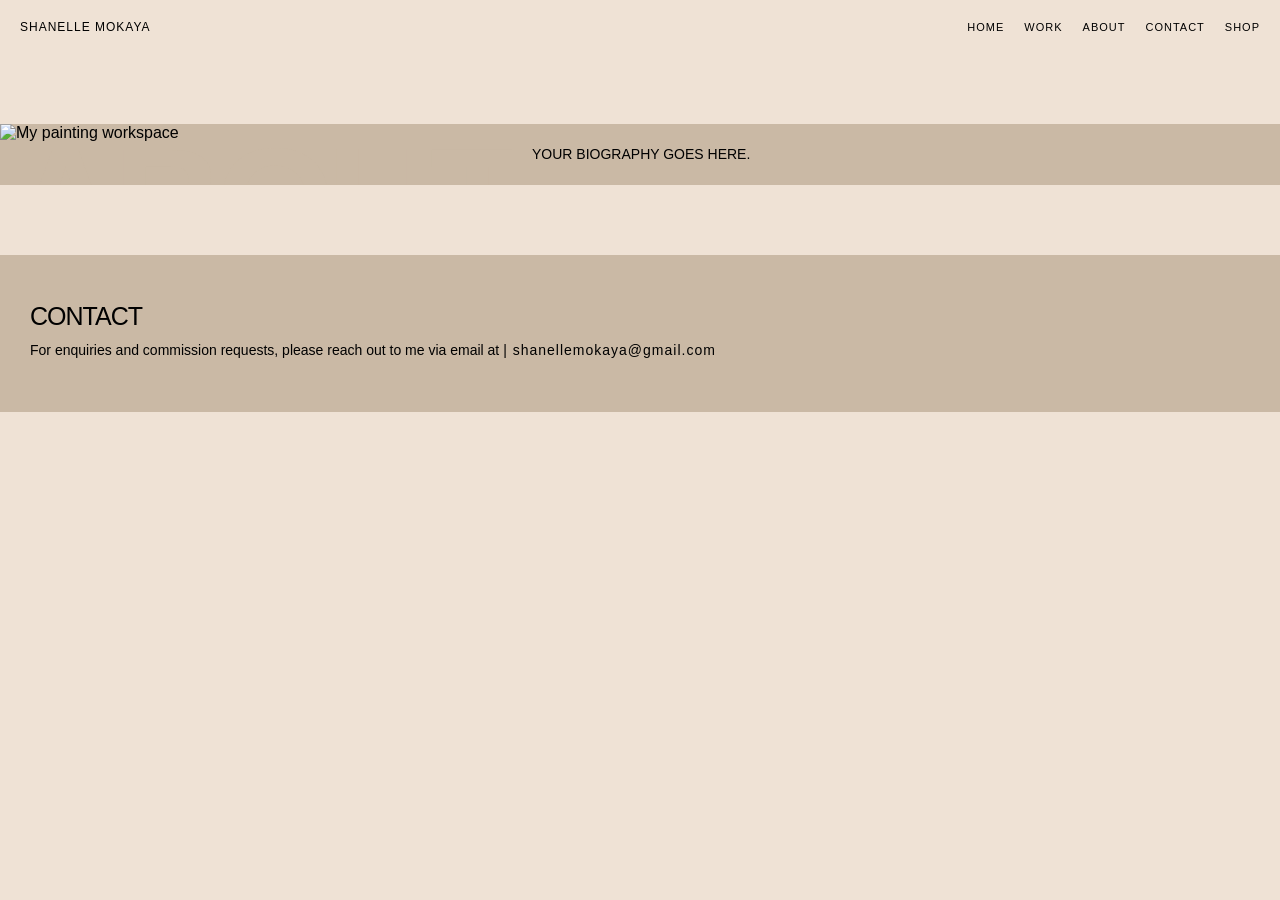
==== about.html @ ea2774e3 "Add files via upload" ====
<!DOCTYPE html>
<html lang="en">

<head>
    <title>About — Shanelle Mokaya</title>
    <link rel="stylesheet" href="style.css">
</head>

<body>

    <nav>
        <p>SHANELLE MOKAYA</p>

        <div class="navlinks">
            <a href="index.html">Home</a>
            <a href="work.html">Work</a>
            <a href="about.html">About</a>
            <a href="about.html#contact">Contact</a>
        
  
            <a href="shop.html">Shop</a>
        </div>
    </nav>

   <section id="about">

    <div class="about-visual">
        <h2>
            <span>ABOUT</span>
            <Span>ME</span>
        </h2>
        <img src="images/desk.jpg" alt="My painting workspace">
    </div>

    <div class="about-text">
        <p>
            YOUR BIOGRAPHY GOES HERE.
        </p>
    </div>

</section>
<section id="contact">
    <h2>Contact </h2>

     <p>
        For enquiries and commission requests, please reach out to me via email at <a href="mailto:shanellemokaya@gmail.com">| shanellemokaya@gmail.com</a>
    </p>
</section>

</body>

</html>
---- style.css ----
*{box-sizing: border-box;}
body{margin: 0px;
       padding:0px;
     font-family: Arial, sans-serif;
     background-color:#efe2d5;
    transition: opacity 0.5s ease;}
    body.page-leaving {opacity: 0;}
nav {display: flex;
     justify-content: space-between;
     align-items: center;
     padding: 20px;
font-size: 12px;
margin-bottom: 10px;}
nav p {margin: 0px;
       letter-spacing: 1px;}
.navlinks {display: flex;
           gap: 20px;
       text-transform: uppercase;
letter-spacing: 1px;
font-size: 11px;}
nav a {text-decoration: none;
       color: black;
       font-weight: 200;}
     h1{font-size: 80px;
       font-weight: 400;
       line-height: 0.9;
       letter-spacing: -5px;
       margin: 0px;}
.subtitle{font-size: 100px;
         font-weight: 400;
         text-transform: uppercase;
         line-height: 0.9;
         letter-spacing: 2px;
         margin-top: 15px;
         margin-bottom: 0px;
       color: #efe2d5;}
.hero{height: 100vh;
       position: relative;
       display: flex;
       flex-direction: column;
       justify-content:space-between ;
       overflow: hidden;}
.hero-image{width: 100%;
       inset: 0;
          height: 100%;
          object-fit:cover;
       overflow: hidden;
          position: absolute;}
.hero h1 {position: absolute;   
          left: 50%;
          top: 50%;
          transform: translateX(-50%) translateY(-50%);
          color:#efe2d5;
          text-align:center;
          font-size: 80px;
          font-weight: 900;
          line-height: 0.97;
          letter-spacing: -5px;}
.painting img{
          width: 100%;
             height: auto;
             display: block;   
transition: transform 0.4s ease;}
.painting {break-inside: avoid;
           margin-bottom: 20px;}
.gallery{position: relative;
        margin: 0 20px;}
.diptych {grid-column: span 2;}
.view-work {
    position: absolute;
    left: 50%;
    bottom:200px;
    transform: translateX(-50%);

    color: #efe2d5;
    text-decoration: none;
    font-size: 12px;
    letter-spacing: 2px;

    opacity: 0;
    animation: viewWorkEnter 2.1s ease 0.9s forwards;
}
@keyframes viewWorkEnter {
    0% {
        opacity: 0;
        transform: translateX(-50%) translateY(20px);
    }
    to {
        opacity: 1; transform: translateX(-50%) translateY(0);
    }
}
#work{padding-top: 150px;
padding-bottom: 150px;
padding-left: 20px;}
.painting:hover img{transform: scale(1.05);}
.painting h3{ transition: transform 0.4s ease;
font-weight:150;
font-size: 14px;
text-transform: uppercase;}
       .painting:hover h3{transform:translateX(10px);
        font-weight: 200;

        
}
.work-intro {padding: 0 20px 90px 20px;}
.work-intro h2{font-size: 50px;
         margin: 0px;
         text-transform: uppercase;
         letter-spacing: -3px;
        font-weight: 400;
    line-height: 0.9;}
.diptych-images {
    display: grid;
    grid-template-columns: 1fr 1fr;
    gap: 10px;
}
.diptych-images img {
    width: 100%;
    max-width: none;
    height: auto;
    display: block;
}
.viewer.open {display:flex}
.viewer {
    display: none;
    position: fixed;
    inset: 0;
    background-color: #efe2d5;
    z-index: 10;
    align-items: center;
    justify-content: center;
    flex-direction: column;
}
.viewer-image {
    max-width: 70vw;
    max-height: 70vh;
    width: auto;
    height: auto;
    object-fit: contain;
background-color: #efe2d5;
    box-shadow: 0px 0px 20px rgba(0,0,0,0.2);
    transition: transform 0.7s ease;
}

.viewer-close {
    position: absolute;
    top: 10px;
    right: 30px;
    font-size: 10px;
    cursor: pointer;
    font-weight: 50;
    background: none;
    border: none;
    cursor: pointer;
text-transform: uppercase;}
    .viewer-title {
    margin-top: 30px;
    font-size: 15px;
    font-weight: 400;
    text-transform: uppercase;
    letter-spacing: 2px;}

.viewer-info {
    text-align: center;
    margin-top: 20px;
}
.viewer-image-container {
    position: relative;
    display: inline-block;
}

.magnifier {
    position: absolute;
    width: 210px;
    height: 220px;
    border: 1px solid#efe2d5;
    border-radius: 50%;
    pointer-events: none;
    display: none;
    background-repeat: no-repeat;
    transform: translate(-50%, -50%);
}
.viewer-image-container:hover .magnifier {
    display: block;}
.viewer-image-container {cursor: none;}

#about {display: grid;
    grid-template-columns: 40% 60%;
    margin: 70px 0px;
    background-color: rgb(202, 185, 165);
}
.about-visual{ position: relative;
    overflow: hidden;
}
.about-visual img{width: 100%;
    height: auto;
    object-fit: cover;
   display: block;}
#about h2 {
    position: absolute;
    inset: 0;
    z-index: 4;

    margin: 0;
    padding: 10px;

    font-size: clamp(90px, 9vw, 130px);
    line-height: 0.78;
    letter-spacing: -7px;
    font-weight: 900;
    display: flex;
    flex-direction: column;
    justify-content: space-between;

    color: rgba(202, 185, 165, 0.94);
}
.about-text {display: flex;
    align-items: center;
    padding: 20px;}
#about h2 span {
    display: block;
    font-weight: 900;
    line-height: 0.9;
    letter-spacing: -8px;
}
#about h2 span:first-child {
    font-size: 12vw;
}
#about h2 span:last-child {font size: 10vw;
    text-align: center;
}
#about p {font-size: 14px;
       max-width: 500px;
         line-height: 1.5;
         margin: 0px;}
#contact {background-color:  #efe2d5;
          padding:  40px 30px 40px ;
       font-size: 14px;
    background-color: rgb(202, 185, 165);}
#contact h2 {font-size: 25px;
          margin: 0px;
          letter-spacing: -1px;
          text-transform: uppercase;
          font-weight: 300;
          margin-top: 10px;
          line-height: 0.9;}
#contact a {text-decoration: none;
          color: black;
          font-weight: 200;
          letter-spacing: 1px;
          font-size: 14px;}
  #shop {
    padding: 0 20px 100px 20px;
}

.shop-intro {
    margin-bottom: 80px;
}

.shop-intro h1 {
    font-size: 50px;
    font-weight: 400;
    letter-spacing: -3px;
    line-height: 0.9;
    margin: 0;
}

.shop-container {
    display: grid;
    grid-template-columns: repeat(3, 1fr);
    gap: 42px;
}

.shop-item img {
    width: 100%;
    height: auto;
    display: block;
}

.shop-item-info {
    margin-top: 14px;
    font-size: 5px
}

.shop-item h2 {
    font-size: 10px;
    font-weight:400;
    text-transform: uppercase;
    
}

.shop-type,
.shop-price {
    font-size: 11px;
    margin: 3px 0;
}


.shop-viewer {
    display: none;
    position: fixed;
    inset: 0;
    z-index: 20;
    background-color: #efe2d5;
}

.shop-viewer.open {
    display: grid;
    grid-template-columns: 60% 40%;
    align-items: center;
}




.shop-viewer-image {
    height: 100vh;

    display: flex;
    justify-content: center;
    align-items: center;

    padding: 70px;
    box-sizing: border-box;
}

.shop-viewer-image img {
    max-width: 100%;
    max-height: 75vh;

    width: auto;
    height: auto;

    object-fit: contain;

    box-shadow: 0 0 20px rgba(0, 0, 0, 0.4);
}




.shop-viewer-info {
    padding: 60px;
    max-width: 380px;
}

.shop-viewer-title {
    font-size: 38px;
    font-weight: 400;
    line-height: 0.95;
    letter-spacing: -2px;

    margin: 0 0 12px 0;
}

.shop-viewer-type {
    font-size: 11px;
    text-transform: uppercase;
    letter-spacing: 1px;

    margin: 0 0 45px 0;
}




.shop-option {
    margin-bottom: 28px;
}

.shop-option label {
    display: block;

    font-size: 10px;
    text-transform: uppercase;
    letter-spacing: 1px;

    margin-bottom: 8px;
}

.shop-option select {
    width: 100%;

    padding: 10px 0;

    border: none;
    border-bottom: 1px solid black;
    border-radius: 0;

    background-color: transparent;

    font-family: Arial, sans-serif;
    font-size: 12px;

    cursor: pointer;
}



.format-description {
    font-size: 11px;
    line-height: 1.5;

    opacity: 0.65;

    margin: 10px 0 0 0;
}



.shop-viewer-price {
    font-size: 18px;

    margin: 35px 0 20px 0;
}



.add-to-cart {
    width: 100%;

    padding: 14px;

    background-color: transparent;
    border: 1px solid black;

    font-family: Arial, sans-serif;
    font-size: 10px;

    text-transform: uppercase;
    letter-spacing: 1px;

    cursor: pointer;

    transition:
        background-color 0.25s ease,
        color 0.25s ease;
}

.add-to-cart:hover {
    background-color: black;
    color: #efe2d5;
}


.shop-viewer-close {
    position: absolute;

    top: 25px;
    right: 30px;

    border: none;
    background: none;

    font-family: Arial, sans-serif;
    font-size: 10px;

    text-transform: uppercase;
    letter-spacing: 1px;

    cursor: pointer;
}
.cart-drawer {
    position: fixed;
    top: 0;
    right: 0;

    width: 420px;
    height: 100vh;

    background-color: #efe2d5;
    z-index: 30;

    padding: 30px;
    box-sizing: border-box;

    display: flex;
    flex-direction: column;

    transform: translateX(100%);
    transition: transform 0.4s ease;
}

.cart-drawer.open {
    transform: translateX(0);
}

.cart-header {
    display: flex;
    justify-content: space-between;
    align-items: center;
}

.cart-header h2 {
    font-size: 24px;
    font-weight: 400;
    margin: 0;
}

.cart-close {
    border: none;
    background: none;
    cursor: pointer;
    text-transform: uppercase;
    font-size: 12px
}

.cart-items {
    flex: 1;
    margin-top: 40px;
    overflow-y: auto;
}

.cart-footer {
    border-top: 1px solid black;
    padding-top: 20px;
}

.checkout-button {
    width: 100%;
    padding: 14px;
    background: black;
    color: #efe2d5;
    border: none;
    cursor: pointer;
}
.cart-item {
    display: grid;
    grid-template-columns: 90px 1fr;
    gap: 18px;

    padding-bottom: 22px;
    margin-bottom: 22px;

    border-bottom: 1px solid rgba(0, 0, 0, 0.2);
}

.cart-item img {
    width: 90px;
    height: 110px;
    object-fit: cover;
}

.cart-item-info h3 {
    margin: 0 0 10px;
    font-size: 14px;
    font-weight: 400;
}

.cart-item-info p {
    margin: 4px 0;
    font-size: 11px;
    line-height: 1.4;
}

.remove-item {
    border: none;
    background: none;

    padding: 0;
    margin-top: 12px;

    font-size: 10px;
    text-transform: uppercase;
    letter-spacing: 1px;

    cursor: pointer;
    opacity: 0.6;
}

.remove-item:hover {
    opacity: 1;
}

.cart-subtotal {
    font-size: 13px;
    margin: 0 0 18px;
}

.empty-cart {
    font-size: 12px;
    opacity: 0.6;
}
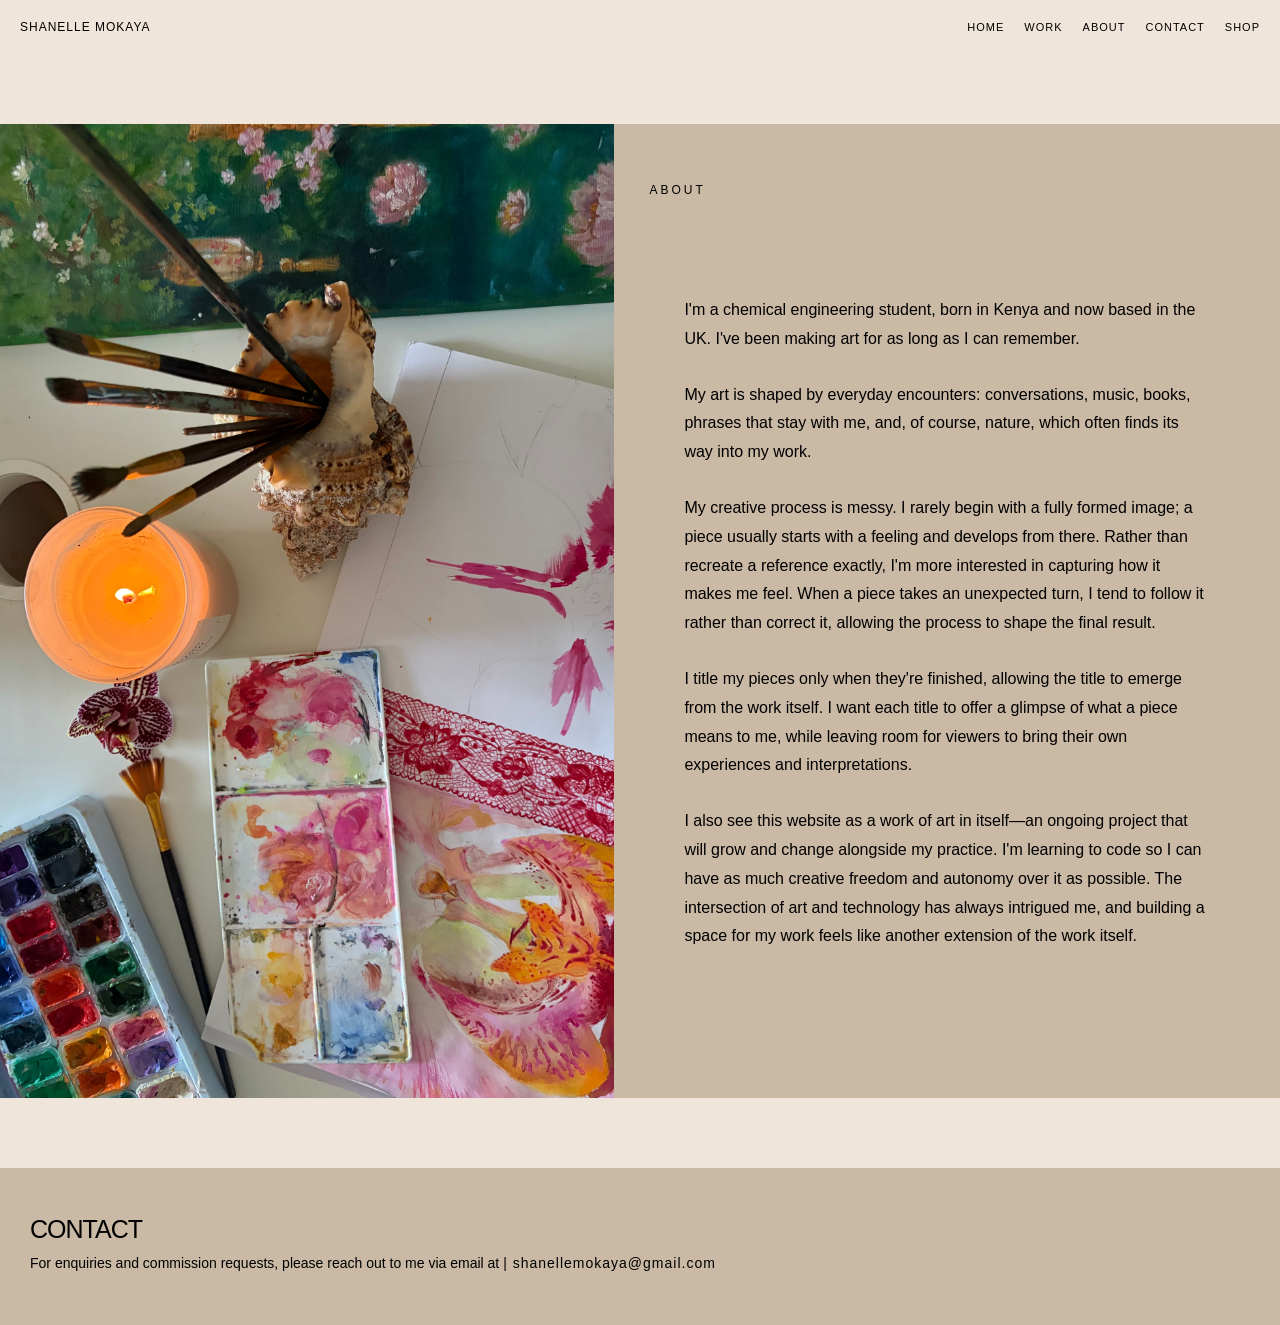
==== commit d3ea4561: "Add files via upload" ====
--- a/about.html
+++ b/about.html
@@ -2,7 +2,10 @@
 <html lang="en">
 
 <head>
-    <title>About — Shanelle Mokaya</title>
+    <meta charset="UTF-8">
+    <meta name="viewport" content="width=device-width, initial-scale=1.0">
+
+    <title>Shanelle Mokaya — Paintings</title>
     <link rel="stylesheet" href="style.css">
 </head>
 
@@ -10,7 +13,11 @@
 
     <nav>
         <p>SHANELLE MOKAYA</p>
-
+<button class="menu-toggle" aria-label="Open menu">
+    <span></span>
+    <span></span>
+    <span></span>
+</button>
         <div class="navlinks">
             <a href="index.html">Home</a>
             <a href="work.html">Work</a>
@@ -21,24 +28,55 @@
             <a href="shop.html">Shop</a>
         </div>
     </nav>
-
-   <section id="about">
+<section id="about">
 
     <div class="about-visual">
-        <h2>
-            <span>ABOUT</span>
-            <Span>ME</span>
-        </h2>
-        <img src="images/desk.jpg" alt="My painting workspace">
-    </div>
+    <img src="images/desk.jpg" alt="My painting workspace">
+</div>
+
+<div class="about-text">
+    <h2>ABOUT</h2>
 
     <div class="about-text">
+
+        <p class="about-intro">
+            I'm a chemical engineering student, born in Kenya and now based in the UK.
+            I've been making art for as long as I can remember.
+        </p>
+
         <p>
-            YOUR BIOGRAPHY GOES HERE.
+            My art is shaped by everyday encounters: conversations, music, books,
+            phrases that stay with me, and, of course, nature, which often finds its
+            way into my work.
         </p>
+
+        <p>
+            My creative process is messy. I rarely begin with a fully formed image;
+            a piece usually starts with a feeling and develops from there. Rather than
+            recreate a reference exactly, I'm more interested in capturing how it makes
+            me feel. When a piece takes an unexpected turn, I tend to follow it rather
+            than correct it, allowing the process to shape the final result.
+        </p>
+
+        <p>
+            I title my pieces only when they're finished, allowing the title to emerge
+            from the work itself. I want each title to offer a glimpse of what a piece
+            means to me, while leaving room for viewers to bring their own experiences
+            and interpretations.
+        </p>
+
+        <p>
+            I also see this website as a work of art in itself—an ongoing project that
+            will grow and change alongside my practice. I'm learning to code so I can
+            have as much creative freedom and autonomy over it as possible. The
+            intersection of art and technology has always intrigued me, and building
+            a space for my work feels like another extension of the work itself.
+        </p>
+
     </div>
 
 </section>
+ 
 <section id="contact">
     <h2>Contact </h2>
 
@@ -46,7 +84,7 @@
         For enquiries and commission requests, please reach out to me via email at <a href="mailto:shanellemokaya@gmail.com">| shanellemokaya@gmail.com</a>
     </p>
 </section>
-
+<script src="script.js"></script>
 </body>
 
 </html>
--- a/style.css
+++ b/style.css
@@ -2,7 +2,7 @@
 body{margin: 0px;
        padding:0px;
      font-family: Arial, sans-serif;
-     background-color:#efe2d5;
+     background-color:rgba(239, 226, 213, 0.88);
     transition: opacity 0.5s ease;}
     body.page-leaving {opacity: 0;}
 nav {display: flex;
@@ -184,64 +184,73 @@
     display: block;}
 .viewer-image-container {cursor: none;}
 
-#about {display: grid;
-    grid-template-columns: 40% 60%;
-    margin: 70px 0px;
+#about {
+    display: grid;
+    grid-template-columns: 48% 52%;
+    margin: 70px 0;
     background-color: rgb(202, 185, 165);
 }
-.about-visual{ position: relative;
+
+.about-visual {
     overflow: hidden;
 }
-.about-visual img{width: 100%;
-    height: auto;
+
+.about-visual img {
+    width: 100%;
+    height: 100%;
     object-fit: cover;
-   display: block;}
-#about h2 {
-    position: absolute;
-    inset: 0;
-    z-index: 4;
-
-    margin: 0;
-    padding: 10px;
-
-    font-size: clamp(90px, 9vw, 130px);
-    line-height: 0.78;
-    letter-spacing: -7px;
-    font-weight: 900;
+    display: block;
+}
+
+.about-text {
     display: flex;
     flex-direction: column;
-    justify-content: space-between;
-
-    color: rgba(202, 185, 165, 0.94);
-}
-.about-text {display: flex;
-    align-items: center;
-    padding: 20px;}
-#about h2 span {
-    display: block;
-    font-weight: 900;
-    line-height: 0.9;
-    letter-spacing: -8px;
-}
-#about h2 span:first-child {
-    font-size: 12vw;
-}
-#about h2 span:last-child {font size: 10vw;
-    text-align: center;
-}
-#about p {font-size: 14px;
-       max-width: 500px;
-         line-height: 1.5;
-         margin: 0px;}
+    justify-content: center;
+
+    width: 100%;
+    max-width: 750px;
+    margin: 0 auto;
+
+    padding: 60px 35px;
+}
+
+#about h2 {
+    position: static;
+
+    width: 100%;
+    margin: 0 0 40px;
+    padding: 0;
+
+    color: black;
+
+    font-size: 12px;
+    font-weight: 400;
+    line-height: 1;
+    letter-spacing: 3px;
+    text-transform: uppercase;
+    text-align: left;
+}
+
+#about .about-text p {
+    width: 100%;
+    margin: 0 0 27px;
+    font-weight: 300;
+
+    font-size: 16px;
+    line-height: 1.8;
+}
+
+
 #contact {background-color:  #efe2d5;
           padding:  40px 30px 40px ;
        font-size: 14px;
+       font-weight: 200;
     background-color: rgb(202, 185, 165);}
 #contact h2 {font-size: 25px;
           margin: 0px;
           letter-spacing: -1px;
           text-transform: uppercase;
-          font-weight: 300;
+          font-weight: 200;
           margin-top: 10px;
           line-height: 0.9;}
 #contact a {text-decoration: none;
@@ -552,6 +561,52 @@
     font-size: 11px;
     line-height: 1.4;
 }
+.cart-footer {
+    flex-shrink: 0;
+    padding-top: 20px;
+}
+
+.cart-footer label {
+    display: block;
+    margin-bottom: 8px;
+
+    font-size: 11px;
+    text-transform: uppercase;
+    letter-spacing: 1px;
+}
+
+#shipping-country {
+    width: 100%;
+    padding: 12px 28px 12px 0;
+    margin-bottom: 18px;
+
+    border: none;
+    border-bottom: 1px solid black;
+    border-radius: 0;
+
+    background: transparent;
+    color: black;
+
+    font-family: Arial, sans-serif;
+    font-size: 14px;
+
+    appearance: none;
+    -webkit-appearance: none;
+
+    cursor: pointer;
+}
+#shipping-country:focus {
+    outline: none;
+    border-bottom: 2px solid black;
+}
+.checkout-button {
+    width: 100%;
+    min-height: 50px;
+
+    font-size: 12px;
+    text-transform: uppercase;
+    letter-spacing: 1px;
+}
 
 .remove-item {
     border: none;
@@ -580,4 +635,339 @@
 .empty-cart {
     font-size: 12px;
     opacity: 0.6;
-}+}
+/* ---------- MOBILE NAV ---------- */
+
+.menu-toggle {
+    display: none;
+}
+
+@media (max-width: 600px) {
+
+    nav {
+        position: relative;
+        display: flex;
+        justify-content: space-between;
+        align-items: center;
+        padding: 18px 16px;
+    }
+
+    .menu-toggle {
+        display: flex;
+        flex-direction: column;
+        justify-content: center;
+        gap: 5px;
+
+        width: 32px;
+        height: 32px;
+        padding: 4px;
+
+        background: transparent;
+        border: none;
+        cursor: pointer;
+        z-index: 50;
+    }
+
+    .menu-toggle span {
+        display: block;
+        width: 24px;
+        height: 1px;
+        background: black;
+    }
+
+    nav .navlinks {
+        display: none;
+        position: absolute;
+
+        top: 100%;
+        left: 0;
+        right: 0;
+
+        padding: 25px 20px;
+        background: #efe2d5;
+
+        flex-direction: column;
+        align-items: flex-end;
+        gap: 20px;
+
+        z-index: 40;
+    }
+
+    nav .navlinks.open {
+        display: flex;
+    }
+
+    nav .navlinks a {
+        font-size: 14px;
+    }
+
+
+    /* HOME */
+
+    .view-work {
+    font-size: 16px;
+    bottom: 110px;
+    padding: 14px 20px;
+    letter-spacing: 2px;
+    white-space: nowrap;
+}
+/* ABOUT MOBILE */
+
+#about {
+    display: block;
+    margin: 0;
+}
+
+.about-visual {
+    width: 100%;
+    height: calc(100vh - 68px);
+}
+
+.about-visual img {
+    width: 100%;
+    height: 100%;
+    object-fit: cover;
+    display: block;
+}
+
+.about-text {
+    display: block;
+    padding: 55px 22px 65px;
+}
+
+#about h2 {
+    position: static;
+
+    width: 100%;
+    margin: 0 0 40px;
+    padding: 0;
+
+    color: black;
+
+    font-size: 12px;
+    font-weight: 400;
+    line-height: 1;
+    letter-spacing: 3px;
+    text-transform: uppercase;
+    text-align: left;
+}
+
+#about .about-text p {
+    max-width: none;
+    margin: 0 0 28px;
+
+    font-size: 14px;
+    line-height: 1.65;
+}
+
+#about .about-intro {
+    font-size: 17px;
+    line-height: 1.5;
+    margin-bottom: 38px;
+}
+
+
+.viewer {
+    overflow-y: auto;
+    justify-content: flex-start;
+    padding: 70px 22px 40px;
+}
+
+.viewer-image-container {
+    width: 100%;
+    text-align: center;
+}
+
+.viewer-image {
+    max-width: 100%;
+    max-height: 65vh;
+}
+
+.viewer .viewer-close {
+    position: static !important;
+    top: auto !important;
+    right: auto !important;
+    bottom: auto !important;
+
+    align-self: flex-end;
+    margin: 18px 0 0 0;
+
+    font-size: 12px;
+    letter-spacing: 1px;
+}
+    /* SHOP GRID */
+
+    #shop {
+        padding-left: 14px;
+        padding-right: 14px;
+    }
+
+    .shop-container {
+        grid-template-columns: repeat(2, 1fr);
+        gap: 28px 14px;
+    }
+
+
+    /* SHOP VIEWER */
+
+    .shop-viewer.open {
+    display: flex !important;
+    flex-direction: column !important;
+    align-items: stretch;
+    overflow-y: auto;
+    overflow-x: hidden;
+}
+
+    .shop-viewer-image {
+        width: 100%;
+        height: auto;
+        min-height: 70vh;
+        flex-shrink: 0;
+        padding: 65px 25px 30px;
+    }
+
+    .shop-viewer-image img {
+        max-width: 100%;
+        max-height: 60vh;
+    }
+
+    .shop-viewer-info {
+        width: 100%;
+        max-width: none;
+        padding: 20px 22px 70px;
+    }
+
+    .shop-viewer-title {
+        font-size: 36px;
+        margin-bottom: 10px;
+    }
+
+    .shop-viewer-type {
+        margin-bottom: 40px;
+    }
+
+  .shop-viewer-close {
+    position: absolute;
+    top: 70vh;
+    right: 22px;
+
+    transform: none;
+    writing-mode: horizontal-tb;
+
+    z-index: 21;
+    font-size: 12px;
+    text-transform: uppercase;
+    letter-spacing: 1px;
+}
+
+
+    /* BUYING OPTIONS */
+
+    .shop-option {
+        margin-bottom: 32px;
+    }
+
+    .shop-option label {
+        font-size: 11px;
+    }
+
+    .shop-option select {
+        font-size: 16px;
+        padding: 13px 0;
+    }
+
+    .format-description {
+        font-size: 12px;
+    }
+
+    .shop-viewer-price {
+        font-size: 22px;
+    }
+
+    .add-to-cart {
+        min-height: 50px;
+        font-size: 12px;
+    }
+
+
+    /* CART */
+
+    .cart-drawer {
+        width: 100%;
+        padding: 22px;
+        padding-bottom: 30px;
+    }
+    .cart-footer {
+    flex-shrink: 0;
+    padding-top: 20px;
+}
+
+.cart-footer label {
+    display: block;
+    margin-bottom: 8px;
+
+    font-size: 11px;
+    text-transform: uppercase;
+    letter-spacing: 1px;
+}
+
+#shipping-country {
+    width: 100%;
+    min-height: 50px;
+
+    padding: 0 12px;
+    margin-bottom: 14px;
+
+    border: 1px solid black;
+    border-radius: 0;
+    background: transparent;
+
+    font-family: Arial, sans-serif;
+    font-size: 16px;
+}
+
+.checkout-button {
+    width: 100%;
+    min-height: 50px;
+
+    font-size: 12px;
+    text-transform: uppercase;
+    letter-spacing: 1px;
+}
+
+    #shipping-country {
+    width: 100%;
+    min-height: 48px;
+
+    padding: 12px 30px 12px 0;
+    margin-bottom: 18px;
+
+    border: none;
+    border-bottom: 1px solid black;
+    border-radius: 0;
+
+    background: transparent;
+    color: black;
+
+    font-family: Arial, sans-serif;
+    font-size: 14px;
+
+    appearance: none;
+    -webkit-appearance: none;
+
+    cursor: pointer;
+}
+
+#shipping-country:focus {
+    outline: none;
+    border-bottom: 2px solid black;
+}
+
+    .checkout-button {
+        min-height: 50px;
+        font-size: 12px;
+        text-transform: uppercase;
+        letter-spacing: 1px;
+    }
+}
+.magnifier.touch-active {display: block}
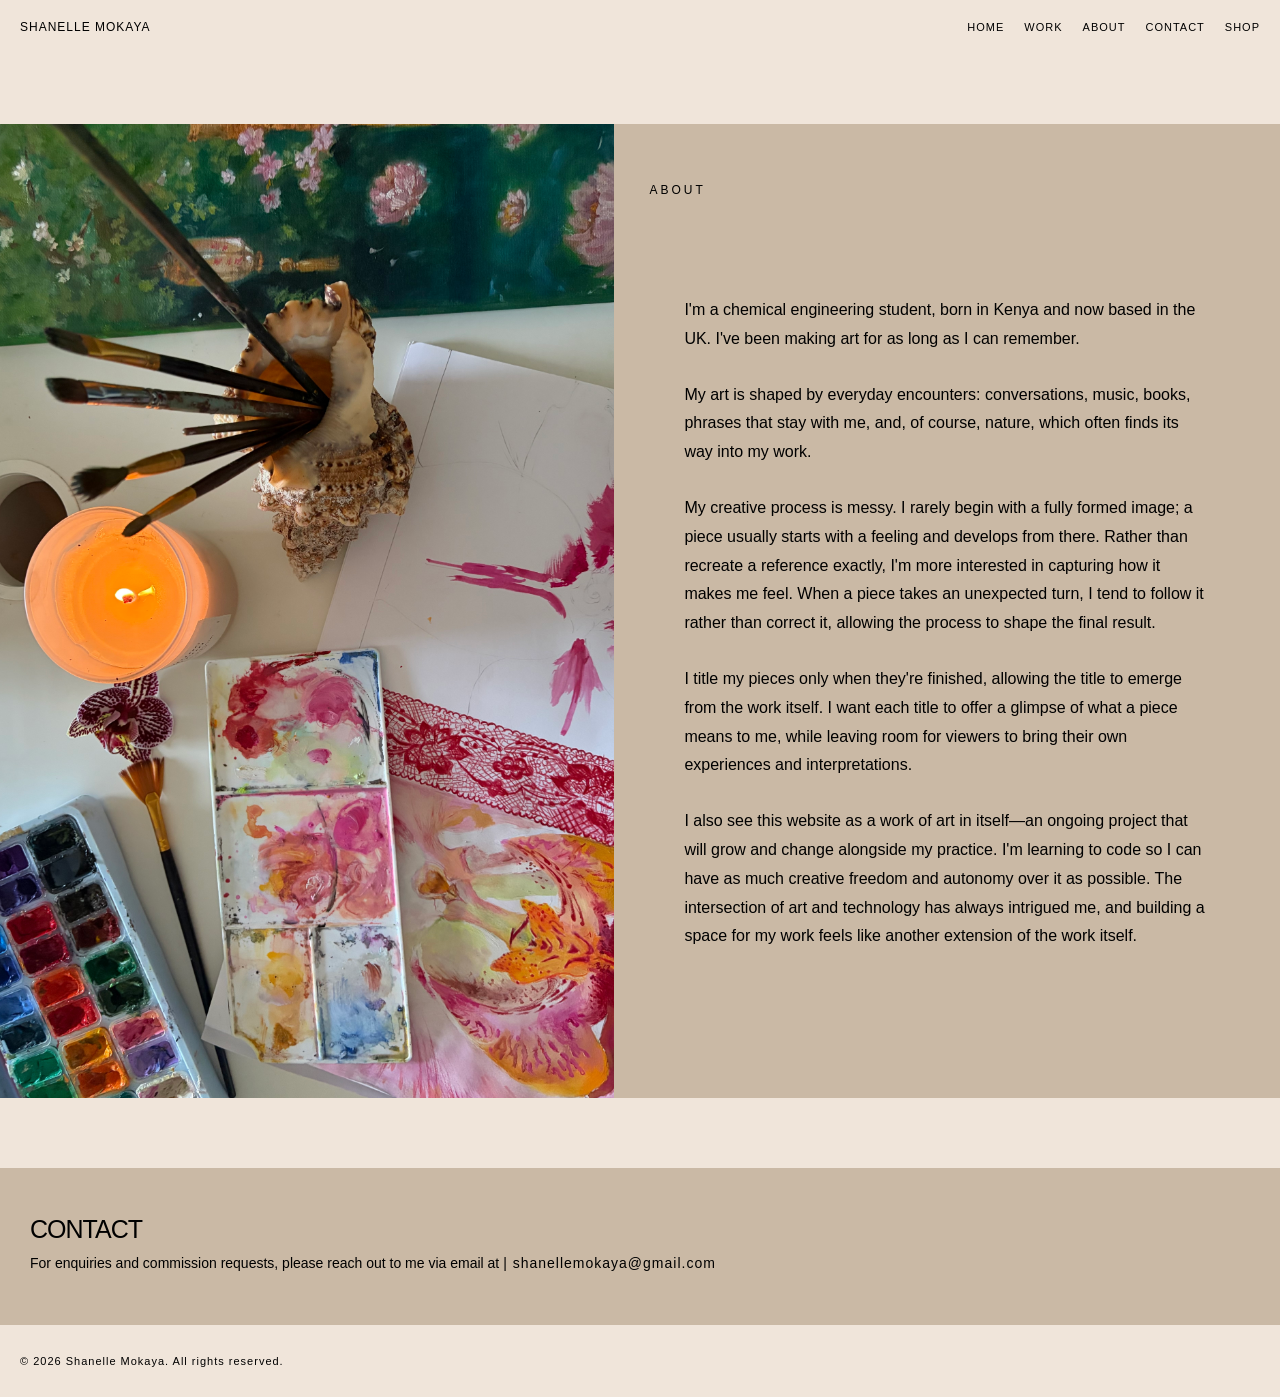
==== commit fcd7d6f0: "Add files via upload" ====
--- a/about.html
+++ b/about.html
@@ -2,6 +2,7 @@
 <html lang="en">
 
 <head>
+    <link rel="icon" type="image/jpeg" href="images/favicon.jpg">
     <meta charset="UTF-8">
     <meta name="viewport" content="width=device-width, initial-scale=1.0">
 
@@ -84,6 +85,9 @@
         For enquiries and commission requests, please reach out to me via email at <a href="mailto:shanellemokaya@gmail.com">| shanellemokaya@gmail.com</a>
     </p>
 </section>
+<footer class="site-footer">
+    <p>© 2026 Shanelle Mokaya. All rights reserved.</p>
+</footer>
 <script src="script.js"></script>
 </body>
 
--- a/style.css
+++ b/style.css
@@ -599,14 +599,6 @@
     outline: none;
     border-bottom: 2px solid black;
 }
-.checkout-button {
-    width: 100%;
-    min-height: 50px;
-
-    font-size: 12px;
-    text-transform: uppercase;
-    letter-spacing: 1px;
-}
 
 .remove-item {
     border: none;
@@ -636,10 +628,116 @@
     font-size: 12px;
     opacity: 0.6;
 }
+.site-footer {
+    padding: 30px 20px;
+    font-size: 11px;
+    letter-spacing: 1px;
+}
+
+.site-footer p {
+    margin: 0;
+}
 /* ---------- MOBILE NAV ---------- */
 
 .menu-toggle {
     display: none;
+}
+/* ---------- POLICIES ---------- */
+.shop-footer {
+    padding: 35px 20px;
+    border-top: 1px solid black;
+
+    display: flex;
+    justify-content: space-between;
+    align-items: center;
+
+    font-size: 11px;
+    letter-spacing: 1px;
+}
+
+.shop-footer a {
+    color: black;
+    text-decoration: none;
+}
+
+.shop-footer a:hover {
+    text-decoration: underline;
+}
+
+.shop-footer p {
+    margin: 0;
+}
+.policies {
+    max-width: 900px;
+    margin: 100px auto 140px;
+    padding: 0 35px;
+}
+
+.policies-header {
+    margin-bottom: 100px;
+}
+
+.policies-header h1 {
+    margin: 0 0 15px;
+
+    font-size: 50px;
+    font-weight: 400;
+    line-height: 0.9;
+    letter-spacing: -3px;
+}
+
+.policies-header p {
+    margin: 0;
+    font-size: 13px;
+    line-height: 1.6;
+}
+
+.policy-section {
+    padding: 55px 0;
+    border-top: 1px solid black;
+}
+
+.policy-section h2 {
+    margin: 0 0 35px;
+
+    font-size: 12px;
+    font-weight: 400;
+    line-height: 1;
+    letter-spacing: 3px;
+}
+
+.policy-section p {
+    max-width: 700px;
+    margin: 0 0 22px;
+
+    font-size: 14px;
+    line-height: 1.7;
+}
+
+.policy-section a {
+    color: black;
+}
+@media (max-width: 900px) {
+    #about {
+        display: block;
+    }
+
+    .about-visual {
+        width: 100%;
+        height: auto;
+    }
+
+    .about-visual img {
+        width: 100%;
+        height: auto;
+        object-fit: contain;
+    }
+
+    .about-text {
+        width: 100%;
+        max-width: none;
+        padding: 55px 35px;
+    }
 }
 
 @media (max-width: 600px) {
@@ -667,6 +765,31 @@
         cursor: pointer;
         z-index: 50;
     }
+    
+
+    /* POLICIES */
+
+.policies {
+    margin: 60px auto 90px;
+    padding: 0 22px;
+}
+
+.policies-header {
+    margin-bottom: 70px;
+}
+
+.policies-header h1 {
+    font-size: 42px;
+}
+
+.policy-section {
+    padding: 45px 0;
+}
+
+.policy-section p {
+    font-size: 14px;
+    line-height: 1.7;
+}
 
     .menu-toggle span {
         display: block;
@@ -911,19 +1034,7 @@
     letter-spacing: 1px;
 }
 
-#shipping-country {
-    width: 100%;
-    min-height: 50px;
-
-    padding: 0 12px;
-    margin-bottom: 14px;
-
-    border: 1px solid black;
-    border-radius: 0;
-    background: transparent;
-
-    font-family: Arial, sans-serif;
-    font-size: 16px;
+
 }
 
 .checkout-button {
@@ -963,11 +1074,4 @@
     border-bottom: 2px solid black;
 }
 
-    .checkout-button {
-        min-height: 50px;
-        font-size: 12px;
-        text-transform: uppercase;
-        letter-spacing: 1px;
-    }
-}
 .magnifier.touch-active {display: block}
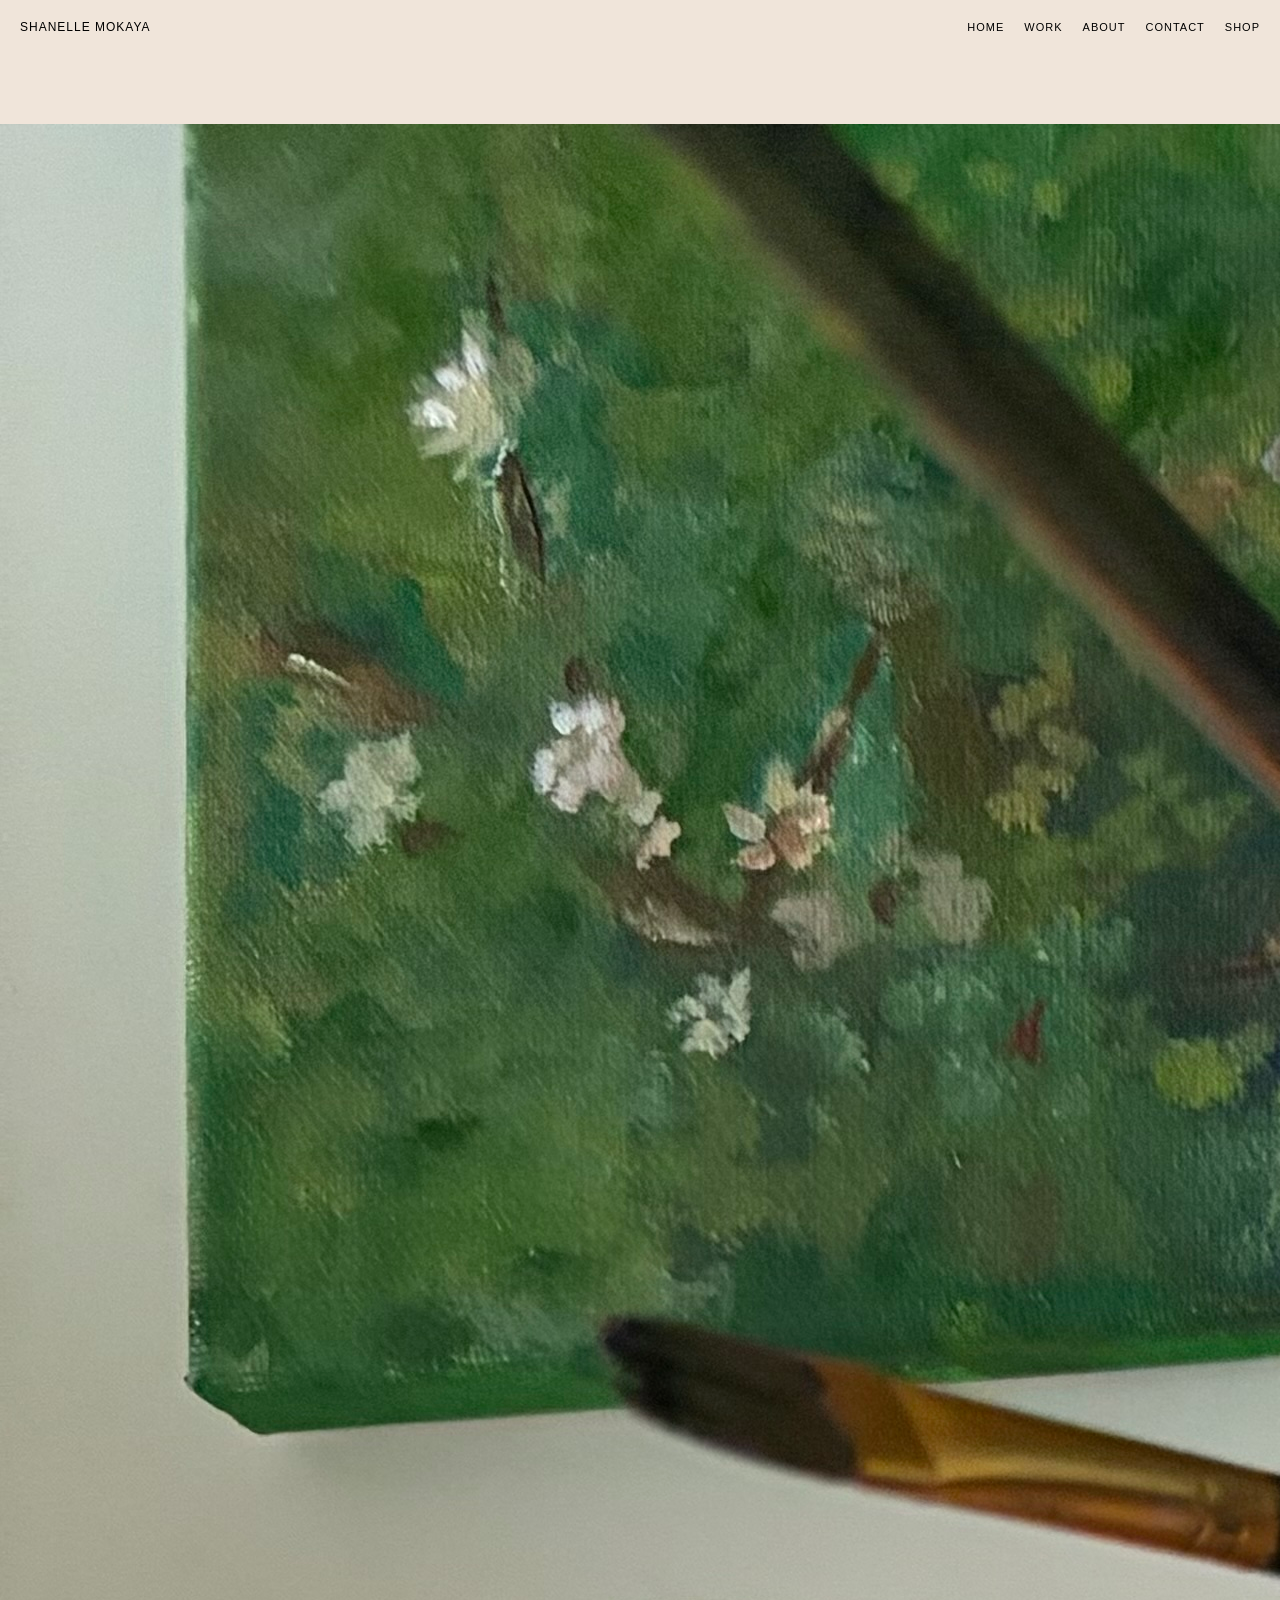
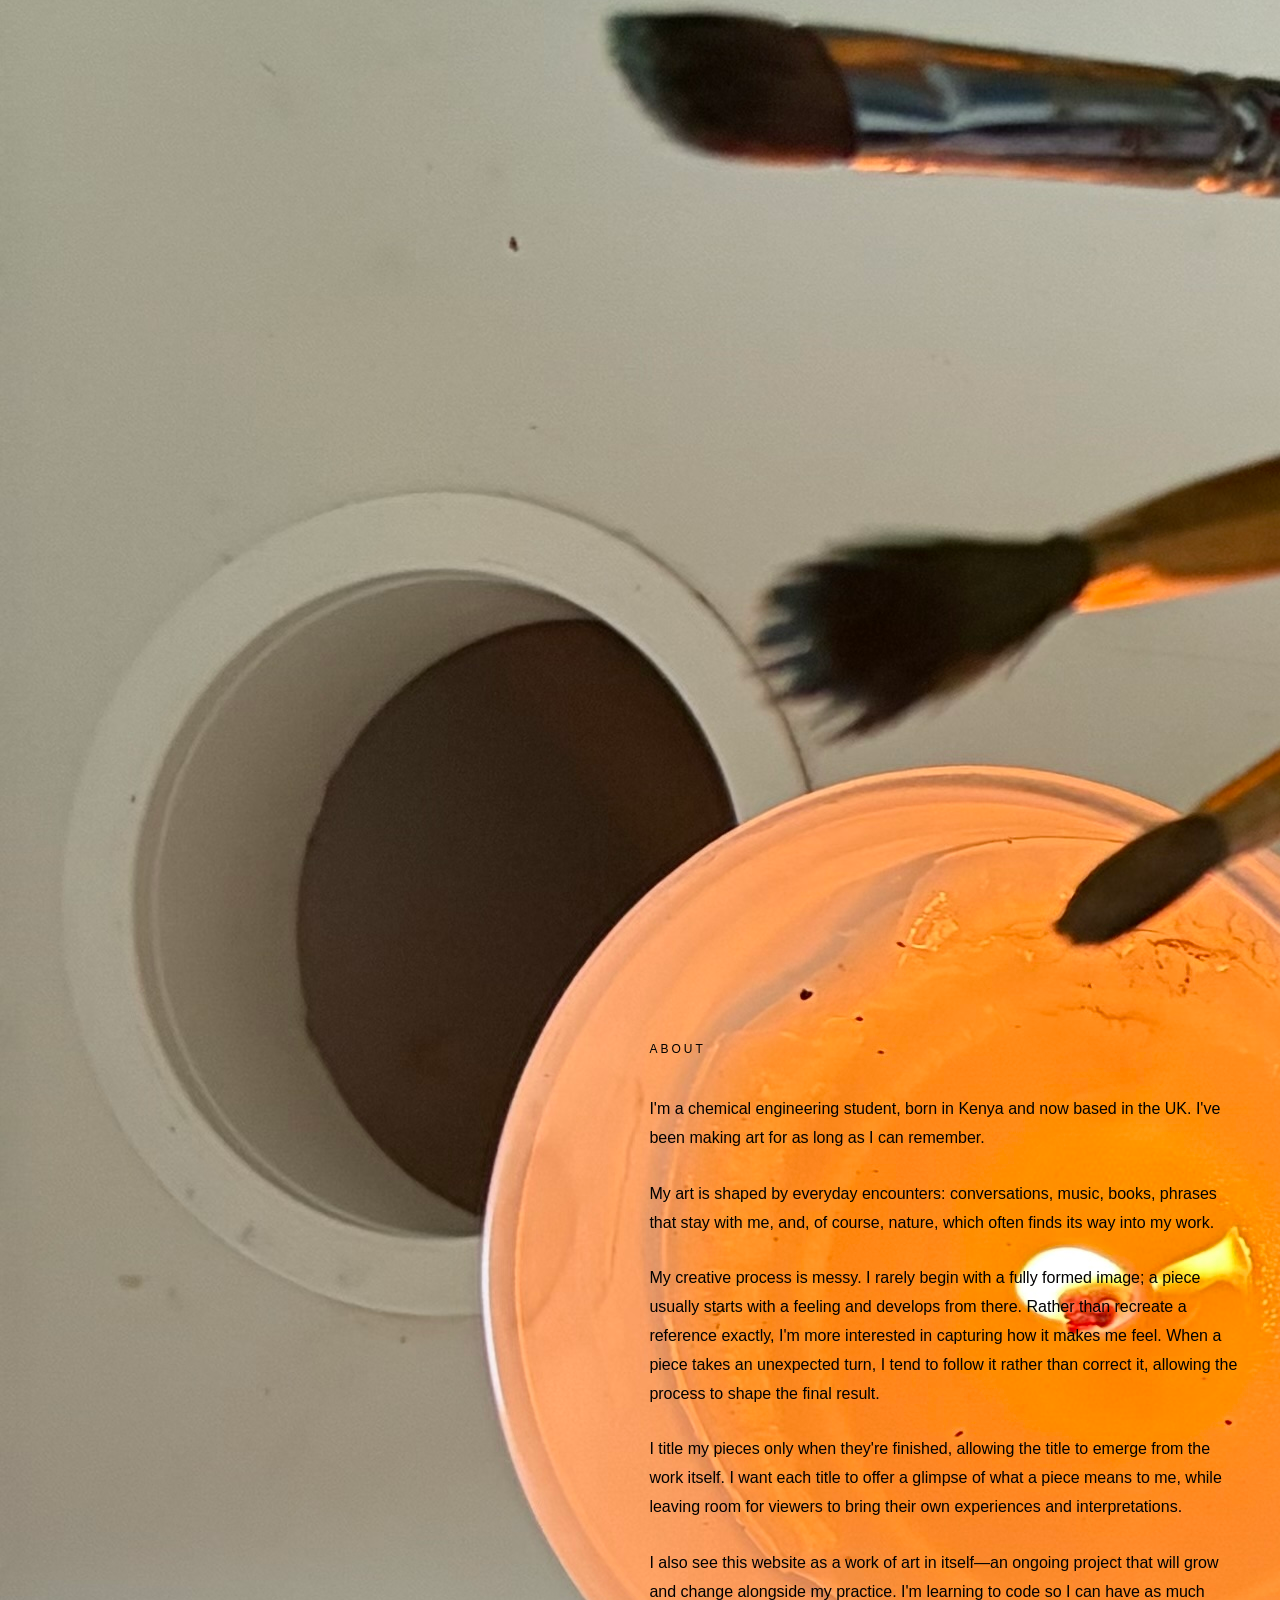
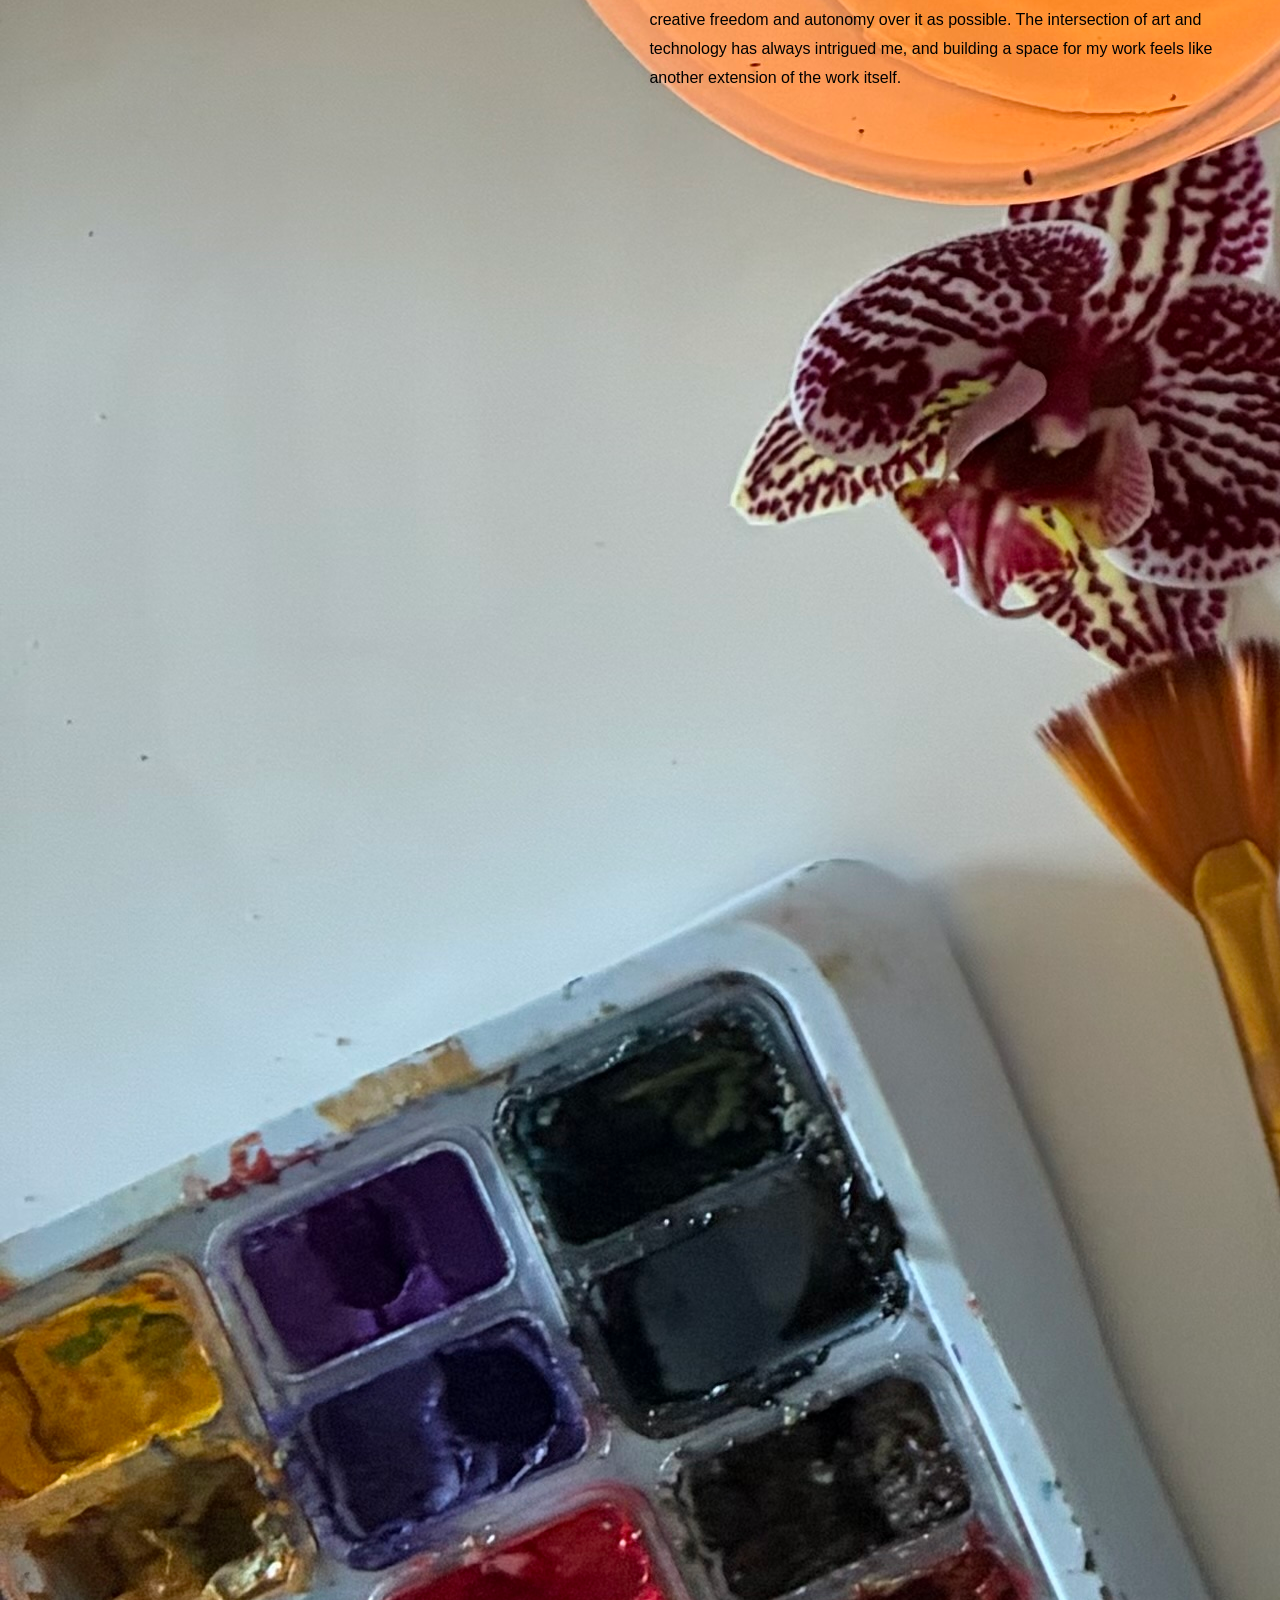
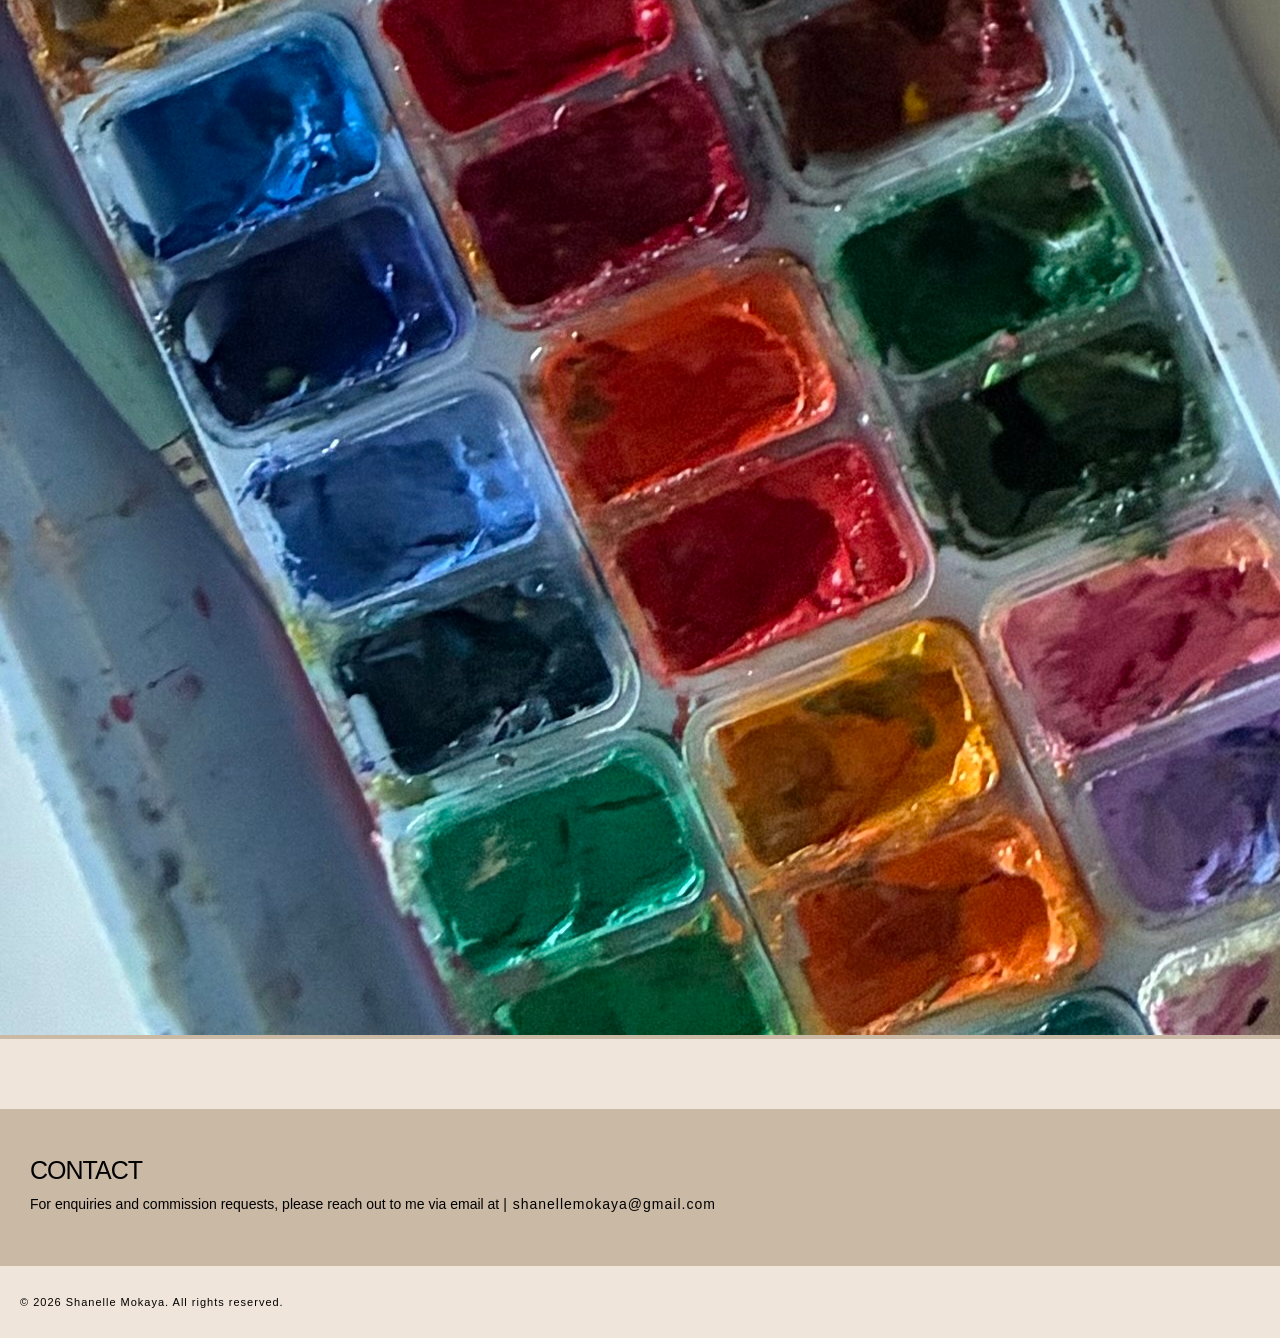
==== commit 657c5f0c: "Add files via upload" ====
--- a/about.html
+++ b/about.html
@@ -7,7 +7,7 @@
     <meta name="viewport" content="width=device-width, initial-scale=1.0">
 
     <title>Shanelle Mokaya — Paintings</title>
-    <link rel="stylesheet" href="style.css">
+    <link rel="stylesheet" href="style.css?v=20261111">
 </head>
 
 <body>
@@ -37,8 +37,6 @@
 
 <div class="about-text">
     <h2>ABOUT</h2>
-
-    <div class="about-text">
 
         <p class="about-intro">
             I'm a chemical engineering student, born in Kenya and now based in the UK.
@@ -88,7 +86,7 @@
 <footer class="site-footer">
     <p>© 2026 Shanelle Mokaya. All rights reserved.</p>
 </footer>
-<script src="script.js"></script>
+<script src="script.js?v=20261111"></script>
 </body>
 
 </html>
--- a/style.css
+++ b/style.css
@@ -191,16 +191,7 @@
     background-color: rgb(202, 185, 165);
 }
 
-.about-visual {
-    overflow: hidden;
-}
-
-.about-visual img {
-    width: 100%;
-    height: 100%;
-    object-fit: cover;
-    display: block;
-}
+
 
 .about-text {
     display: flex;
@@ -210,6 +201,7 @@
     width: 100%;
     max-width: 750px;
     margin: 0 auto;
+    
 
     padding: 60px 35px;
 }
@@ -235,6 +227,7 @@
     width: 100%;
     margin: 0 0 27px;
     font-weight: 300;
+    font-family: sans-serif;
 
     font-size: 16px;
     line-height: 1.8;
@@ -244,18 +237,21 @@
 #contact {background-color:  #efe2d5;
           padding:  40px 30px 40px ;
        font-size: 14px;
-       font-weight: 200;
+       font-family: sans-serif;
+       font-weight: 100;
     background-color: rgb(202, 185, 165);}
 #contact h2 {font-size: 25px;
           margin: 0px;
           letter-spacing: -1px;
           text-transform: uppercase;
-          font-weight: 200;
+          font-weight: 100;
+          font-family: sans-serif;
           margin-top: 10px;
           line-height: 0.9;}
 #contact a {text-decoration: none;
           color: black;
           font-weight: 200;
+          font-family: sans-serif;
           letter-spacing: 1px;
           font-size: 14px;}
   #shop {
@@ -722,16 +718,17 @@
         display: block;
     }
 
-    .about-visual {
-        width: 100%;
-        height: auto;
-    }
-
-    .about-visual img {
-        width: 100%;
-        height: auto;
-        object-fit: contain;
-    }
+   .about-visual {
+    width: 100%;
+    height: calc(100svh - 68px);
+}
+
+.about-visual img {
+    width: 100%;
+    height: 100%;
+    object-fit: cover;
+    display: block;
+}
 
     .about-text {
         width: 100%;
@@ -765,8 +762,21 @@
         cursor: pointer;
         z-index: 50;
     }
+    .viewer-image-container:hover .magnifier {
+    display: none;
+}
+
+.viewer-image-container .magnifier.touch-active {
+    display: block;
+}
+#work {
+    padding-top: 60px;
+}
+
+.work-intro {
+    padding-top: 0;
+}
     
-
     /* POLICIES */
 
 .policies {
@@ -843,7 +853,7 @@
 
 .about-visual {
     width: 100%;
-    height: calc(100vh - 68px);
+    height: calc(100svh - 68px);
 }
 
 .about-visual img {
@@ -914,9 +924,40 @@
 
     align-self: flex-end;
     margin: 18px 0 0 0;
-
+color: black;
+-webkit-text-fill-color:black ;
     font-size: 12px;
     letter-spacing: 1px;
+}
+.magnifier-hint {
+    display: block;
+    position: absolute;
+    left: 50%;
+    top: 15px;
+bottom: auto;
+    transform: translateX(-50%) translateY(8px);
+
+    margin: 0;
+    padding: 8px 12px;
+
+    background: rgba(239, 226, 213, 0.9);
+    color: black;
+
+    font-size: 10px;
+    letter-spacing: 1px;
+    text-transform: uppercase;
+    white-space: nowrap;
+
+    opacity: 0;
+    pointer-events: none;
+    z-index: 5;
+
+    transition: opacity 0.3s ease, transform 0.3s ease;
+}
+
+.magnifier-hint.show {
+    opacity: 1;
+    transform: translateX(-50%) translateY(0);
 }
     /* SHOP GRID */
 
@@ -973,14 +1014,14 @@
     position: absolute;
     top: 70vh;
     right: 22px;
-
     transform: none;
     writing-mode: horizontal-tb;
-
     z-index: 21;
     font-size: 12px;
     text-transform: uppercase;
     letter-spacing: 1px;
+    color: black;
+    -webkit-text-fill-color: black;
 }
 
 
@@ -1014,7 +1055,12 @@
 
 
     /* CART */
-
+body.cart-open nav {
+    display: none;
+}
+    body:has(.cart-drawer.open) nav {
+    display: none;
+}
     .cart-drawer {
         width: 100%;
         padding: 22px;
@@ -1074,4 +1120,3 @@
     border-bottom: 2px solid black;
 }
 
-.magnifier.touch-active {display: block}
